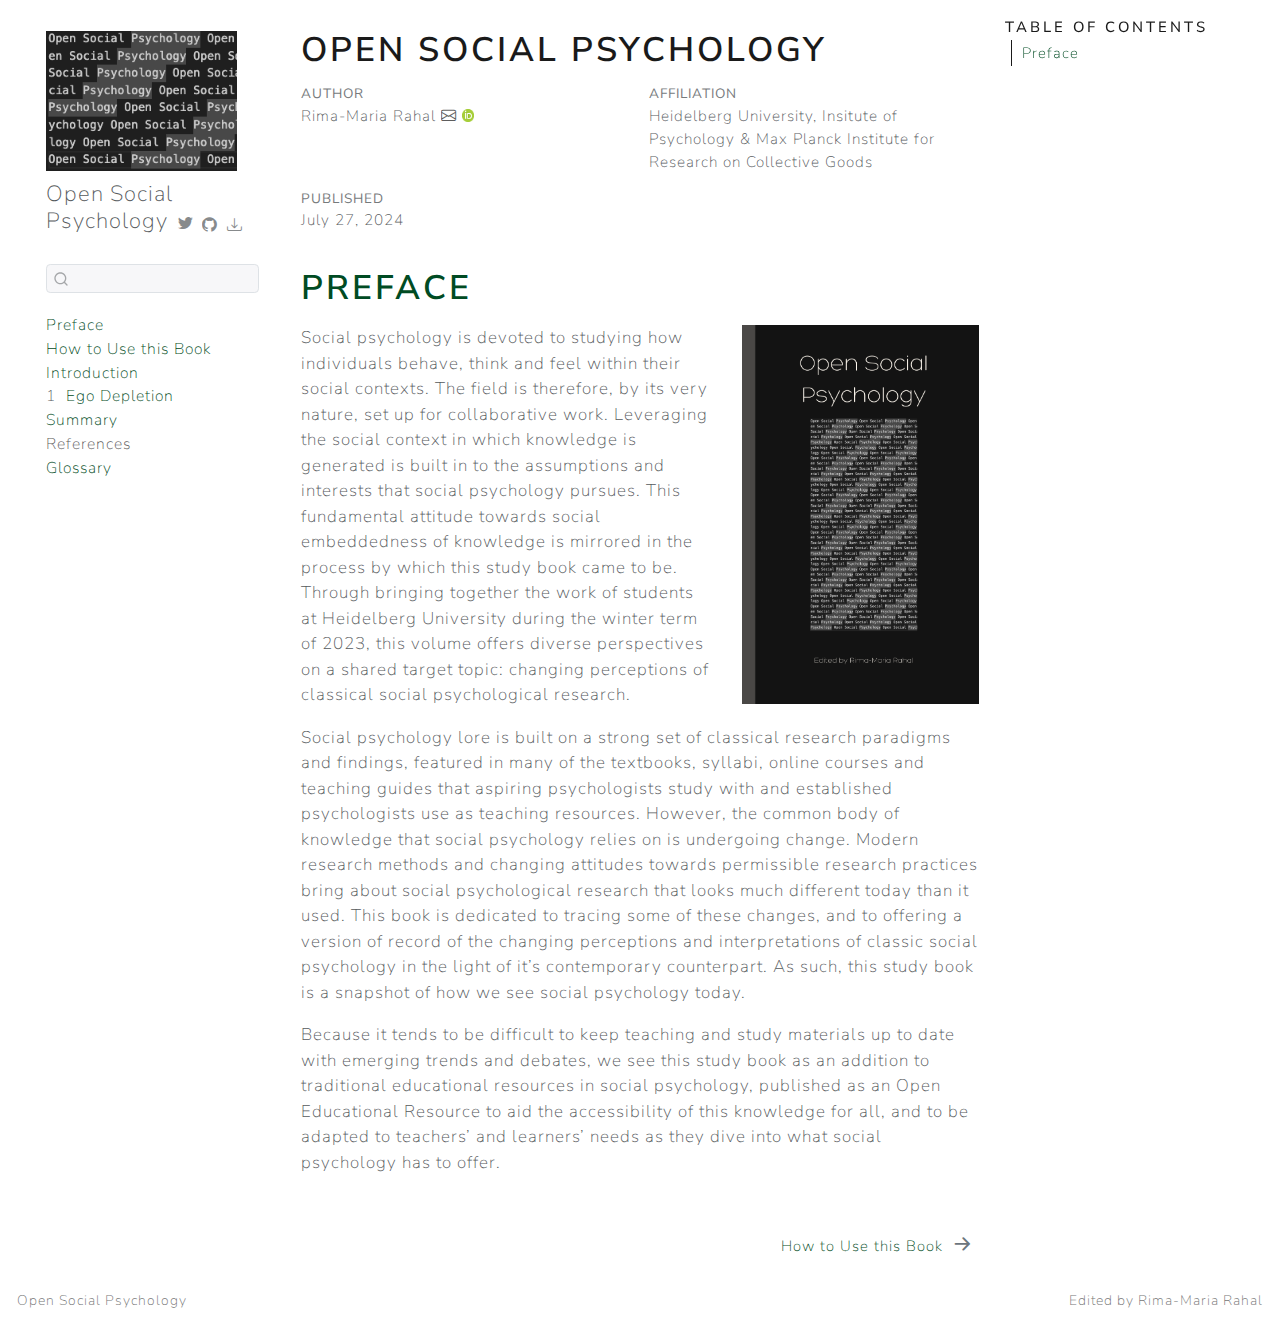
==== _book/index.html @ 50d6de4a "First commit, fingers crossed" ====
<!DOCTYPE html>
<html xmlns="http://www.w3.org/1999/xhtml" lang="en" xml:lang="en"><head>

<meta charset="utf-8">
<meta name="generator" content="quarto-1.4.556">

<meta name="viewport" content="width=device-width, initial-scale=1.0, user-scalable=yes">

<meta name="author" content="Rima-Maria Rahal">
<meta name="dcterms.date" content="2024-07-27">

<title>Open Social Psychology</title>
<style>
code{white-space: pre-wrap;}
span.smallcaps{font-variant: small-caps;}
div.columns{display: flex; gap: min(4vw, 1.5em);}
div.column{flex: auto; overflow-x: auto;}
div.hanging-indent{margin-left: 1.5em; text-indent: -1.5em;}
ul.task-list{list-style: none;}
ul.task-list li input[type="checkbox"] {
  width: 0.8em;
  margin: 0 0.8em 0.2em -1em; /* quarto-specific, see https://github.com/quarto-dev/quarto-cli/issues/4556 */ 
  vertical-align: middle;
}
</style>


<script src="site_libs/quarto-nav/quarto-nav.js"></script>
<script src="site_libs/quarto-nav/headroom.min.js"></script>
<script src="site_libs/clipboard/clipboard.min.js"></script>
<script src="site_libs/quarto-search/autocomplete.umd.js"></script>
<script src="site_libs/quarto-search/fuse.min.js"></script>
<script src="site_libs/quarto-search/quarto-search.js"></script>
<meta name="quarto:offset" content="./">
<link href="./howto.html" rel="next">
<script src="site_libs/quarto-html/quarto.js"></script>
<script src="site_libs/quarto-html/popper.min.js"></script>
<script src="site_libs/quarto-html/tippy.umd.min.js"></script>
<script src="site_libs/quarto-html/anchor.min.js"></script>
<link href="site_libs/quarto-html/tippy.css" rel="stylesheet">
<link href="site_libs/quarto-html/quarto-syntax-highlighting.css" rel="stylesheet" id="quarto-text-highlighting-styles">
<script src="site_libs/bootstrap/bootstrap.min.js"></script>
<link href="site_libs/bootstrap/bootstrap-icons.css" rel="stylesheet">
<link href="site_libs/bootstrap/bootstrap.min.css" rel="stylesheet" id="quarto-bootstrap" data-mode="light">
<script id="quarto-search-options" type="application/json">{
  "location": "sidebar",
  "copy-button": false,
  "collapse-after": 3,
  "panel-placement": "start",
  "type": "textbox",
  "limit": 50,
  "keyboard-shortcut": [
    "f",
    "/",
    "s"
  ],
  "show-item-context": false,
  "language": {
    "search-no-results-text": "No results",
    "search-matching-documents-text": "matching documents",
    "search-copy-link-title": "Copy link to search",
    "search-hide-matches-text": "Hide additional matches",
    "search-more-match-text": "more match in this document",
    "search-more-matches-text": "more matches in this document",
    "search-clear-button-title": "Clear",
    "search-text-placeholder": "",
    "search-detached-cancel-button-title": "Cancel",
    "search-submit-button-title": "Submit",
    "search-label": "Search"
  }
}</script>
<script async="" src="https://hypothes.is/embed.js"></script>
<script>
  window.document.addEventListener("DOMContentLoaded", function (_event) {
    document.body.classList.add('hypothesis-enabled');
  });
</script>


</head>

<body class="nav-sidebar floating">

<div id="quarto-search-results"></div>
  <header id="quarto-header" class="headroom fixed-top">
  <nav class="quarto-secondary-nav">
    <div class="container-fluid d-flex">
      <button type="button" class="quarto-btn-toggle btn" data-bs-toggle="collapse" data-bs-target=".quarto-sidebar-collapse-item" aria-controls="quarto-sidebar" aria-expanded="false" aria-label="Toggle sidebar navigation" onclick="if (window.quartoToggleHeadroom) { window.quartoToggleHeadroom(); }">
        <i class="bi bi-layout-text-sidebar-reverse"></i>
      </button>
        <nav class="quarto-page-breadcrumbs" aria-label="breadcrumb"><ol class="breadcrumb"><li class="breadcrumb-item"><a href="./index.html"><span style="color: #004b23">Preface</span></a></li></ol></nav>
        <a class="flex-grow-1" role="button" data-bs-toggle="collapse" data-bs-target=".quarto-sidebar-collapse-item" aria-controls="quarto-sidebar" aria-expanded="false" aria-label="Toggle sidebar navigation" onclick="if (window.quartoToggleHeadroom) { window.quartoToggleHeadroom(); }">      
        </a>
      <button type="button" class="btn quarto-search-button" aria-label="" onclick="window.quartoOpenSearch();">
        <i class="bi bi-search"></i>
      </button>
    </div>
  </nav>
</header>
<!-- content -->
<div id="quarto-content" class="quarto-container page-columns page-rows-contents page-layout-article">
<!-- sidebar -->
  <nav id="quarto-sidebar" class="sidebar collapse collapse-horizontal quarto-sidebar-collapse-item sidebar-navigation floating overflow-auto">
    <div class="pt-lg-2 mt-2 text-left sidebar-header sidebar-header-stacked">
      <a href="./index.html" class="sidebar-logo-link">
      <img src="./resources/logo.png" alt="" class="sidebar-logo py-0 d-lg-inline d-none">
      </a>
    <div class="sidebar-title mb-0 py-0">
      <a href="./">Open Social Psychology</a> 
        <div class="sidebar-tools-main tools-wide">
    <a href="https://twitter.com" title="" class="quarto-navigation-tool px-1" aria-label=""><i class="bi bi-twitter"></i></a>
    <div class="dropdown">
      <a href="" title="" id="quarto-navigation-tool-dropdown-0" class="quarto-navigation-tool dropdown-toggle px-1" data-bs-toggle="dropdown" aria-expanded="false" aria-label=""><i class="bi bi-github"></i></a>
      <ul class="dropdown-menu" aria-labelledby="quarto-navigation-tool-dropdown-0">
          <li>
            <a class="dropdown-item sidebar-tools-main-item" href="https://code.com">
            Source Code
            </a>
          </li>
          <li>
            <a class="dropdown-item sidebar-tools-main-item" href="https://bugs.com">
            Report a Bug
            </a>
          </li>
      </ul>
    </div>
    <div class="dropdown">
      <a href="" title="Download" id="quarto-navigation-tool-dropdown-1" class="quarto-navigation-tool dropdown-toggle px-1" data-bs-toggle="dropdown" aria-expanded="false" aria-label="Download"><i class="bi bi-download"></i></a>
      <ul class="dropdown-menu" aria-labelledby="quarto-navigation-tool-dropdown-1">
          <li>
            <a class="dropdown-item sidebar-tools-main-item" href="./Open-Social-Psychology.pdf">
              <i class="bi bi-bi-file-pdf pe-1"></i>
            Download PDF
            </a>
          </li>
          <li>
            <a class="dropdown-item sidebar-tools-main-item" href="./Open-Social-Psychology.epub">
              <i class="bi bi-bi-journal pe-1"></i>
            Download ePub
            </a>
          </li>
      </ul>
    </div>
</div>
    </div>
      </div>
        <div class="mt-2 flex-shrink-0 align-items-center">
        <div class="sidebar-search">
        <div id="quarto-search" class="" title="Search"></div>
        </div>
        </div>
    <div class="sidebar-menu-container"> 
    <ul class="list-unstyled mt-1">
        <li class="sidebar-item">
  <div class="sidebar-item-container"> 
  <a href="./index.html" class="sidebar-item-text sidebar-link active">
 <span class="menu-text"><span style="color: #004b23">Preface</span></span></a>
  </div>
</li>
        <li class="sidebar-item">
  <div class="sidebar-item-container"> 
  <a href="./howto.html" class="sidebar-item-text sidebar-link">
 <span class="menu-text"><span style="color: #004b23">How to Use this Book</span></span></a>
  </div>
</li>
        <li class="sidebar-item">
  <div class="sidebar-item-container"> 
  <a href="./intro.html" class="sidebar-item-text sidebar-link">
 <span class="menu-text"><span style="color: #004b23">Introduction</span></span></a>
  </div>
</li>
        <li class="sidebar-item">
  <div class="sidebar-item-container"> 
  <a href="./chapter1.html" class="sidebar-item-text sidebar-link">
 <span class="menu-text"><span class="chapter-number">1</span>&nbsp; <span class="chapter-title"><span style="color: #004b23">Ego Depletion</span></span></span></a>
  </div>
</li>
        <li class="sidebar-item">
  <div class="sidebar-item-container"> 
  <a href="./summary.html" class="sidebar-item-text sidebar-link">
 <span class="menu-text"><span style="color: #004b23">Summary</span></span></a>
  </div>
</li>
        <li class="sidebar-item">
  <div class="sidebar-item-container"> 
  <a href="./references.html" class="sidebar-item-text sidebar-link">
 <span class="menu-text">References</span></a>
  </div>
</li>
        <li class="sidebar-item">
  <div class="sidebar-item-container"> 
  <a href="./glossary.html" class="sidebar-item-text sidebar-link">
 <span class="menu-text"><span style="color: #004b23">Glossary</span></span></a>
  </div>
</li>
    </ul>
    </div>
</nav>
<div id="quarto-sidebar-glass" class="quarto-sidebar-collapse-item" data-bs-toggle="collapse" data-bs-target=".quarto-sidebar-collapse-item"></div>
<!-- margin-sidebar -->
    <div id="quarto-margin-sidebar" class="sidebar margin-sidebar">
        <nav id="TOC" role="doc-toc" class="toc-active">
    <h2 id="toc-title">Table of contents</h2>
   
  <ul>
  <li><a href="#preface" id="toc-preface" class="nav-link active" data-scroll-target="#preface"><span style="color: #004b23">Preface</span></a></li>
  </ul>
</nav>
    </div>
<!-- main -->
<main class="content" id="quarto-document-content">

<header id="title-block-header" class="quarto-title-block default">
<div class="quarto-title">
<h1 class="title">Open Social Psychology</h1>
</div>


<div class="quarto-title-meta-author">
  <div class="quarto-title-meta-heading">Author</div>
  <div class="quarto-title-meta-heading">Affiliation</div>
  
    <div class="quarto-title-meta-contents">
    <p class="author">Rima-Maria Rahal <a href="mailto:rahal@coll.mpg.de" class="quarto-title-author-email"><i class="bi bi-envelope"></i></a> <a href="https://orcid.org/0000-0002-1404-0471" class="quarto-title-author-orcid"> <img src="[data-uri]"></a></p>
  </div>
  <div class="quarto-title-meta-contents">
        <p class="affiliation">
            Heidelberg University, Insitute of Psychology &amp; Max Planck Institute for Research on Collective Goods
          </p>
      </div>
  </div>

<div class="quarto-title-meta">

      
    <div>
    <div class="quarto-title-meta-heading">Published</div>
    <div class="quarto-title-meta-contents">
      <p class="date">July 27, 2024</p>
    </div>
  </div>
  
    
  </div>
  


</header>



<section id="preface" class="level1 unnumbered">
<h1 class="unnumbered"><span style="color: #004b23">Preface</span></h1><p><img src="cover.png" title="Open Social Psychology" class="quarto-cover-image img-fluid"></p>
<p>Social psychology is devoted to studying how individuals behave, think and feel within their social contexts. The field is therefore, by its very nature, set up for collaborative work. Leveraging the social context in which knowledge is generated is built in to the assumptions and interests that social psychology pursues. This fundamental attitude towards social embeddedness of knowledge is mirrored in the process by which this study book came to be. Through bringing together the work of students at Heidelberg University during the winter term of 2023, this volume offers diverse perspectives on a shared target topic: changing perceptions of classical social psychological research.</p>
<p>Social psychology lore is built on a strong set of classical research paradigms and findings, featured in many of the textbooks, syllabi, online courses and teaching guides that aspiring psychologists study with and established psychologists use as teaching resources. However, the common body of knowledge that social psychology relies on is undergoing change. Modern research methods and changing attitudes towards permissible research practices bring about social psychological research that looks much different today than it used. This book is dedicated to tracing some of these changes, and to offering a version of record of the changing perceptions and interpretations of classic social psychology in the light of it’s contemporary counterpart. As such, this study book is a snapshot of how we see social psychology today.</p>
<p>Because it tends to be difficult to keep teaching and study materials up to date with emerging trends and debates, we see this study book as an addition to traditional educational resources in social psychology, published as an Open Educational Resource to aid the accessibility of this knowledge for all, and to be adapted to teachers’ and learners’ needs as they dive into what social psychology has to offer.</p>


</section>

</main> <!-- /main -->
<script id="quarto-html-after-body" type="application/javascript">
window.document.addEventListener("DOMContentLoaded", function (event) {
  const toggleBodyColorMode = (bsSheetEl) => {
    const mode = bsSheetEl.getAttribute("data-mode");
    const bodyEl = window.document.querySelector("body");
    if (mode === "dark") {
      bodyEl.classList.add("quarto-dark");
      bodyEl.classList.remove("quarto-light");
    } else {
      bodyEl.classList.add("quarto-light");
      bodyEl.classList.remove("quarto-dark");
    }
  }
  const toggleBodyColorPrimary = () => {
    const bsSheetEl = window.document.querySelector("link#quarto-bootstrap");
    if (bsSheetEl) {
      toggleBodyColorMode(bsSheetEl);
    }
  }
  toggleBodyColorPrimary();  
  const icon = "";
  const anchorJS = new window.AnchorJS();
  anchorJS.options = {
    placement: 'right',
    icon: icon
  };
  anchorJS.add('.anchored');
  const isCodeAnnotation = (el) => {
    for (const clz of el.classList) {
      if (clz.startsWith('code-annotation-')) {                     
        return true;
      }
    }
    return false;
  }
  const clipboard = new window.ClipboardJS('.code-copy-button', {
    text: function(trigger) {
      const codeEl = trigger.previousElementSibling.cloneNode(true);
      for (const childEl of codeEl.children) {
        if (isCodeAnnotation(childEl)) {
          childEl.remove();
        }
      }
      return codeEl.innerText;
    }
  });
  clipboard.on('success', function(e) {
    // button target
    const button = e.trigger;
    // don't keep focus
    button.blur();
    // flash "checked"
    button.classList.add('code-copy-button-checked');
    var currentTitle = button.getAttribute("title");
    button.setAttribute("title", "Copied!");
    let tooltip;
    if (window.bootstrap) {
      button.setAttribute("data-bs-toggle", "tooltip");
      button.setAttribute("data-bs-placement", "left");
      button.setAttribute("data-bs-title", "Copied!");
      tooltip = new bootstrap.Tooltip(button, 
        { trigger: "manual", 
          customClass: "code-copy-button-tooltip",
          offset: [0, -8]});
      tooltip.show();    
    }
    setTimeout(function() {
      if (tooltip) {
        tooltip.hide();
        button.removeAttribute("data-bs-title");
        button.removeAttribute("data-bs-toggle");
        button.removeAttribute("data-bs-placement");
      }
      button.setAttribute("title", currentTitle);
      button.classList.remove('code-copy-button-checked');
    }, 1000);
    // clear code selection
    e.clearSelection();
  });
    var localhostRegex = new RegExp(/^(?:http|https):\/\/localhost\:?[0-9]*\//);
    var mailtoRegex = new RegExp(/^mailto:/);
      var filterRegex = new RegExp('/' + window.location.host + '/');
    var isInternal = (href) => {
        return filterRegex.test(href) || localhostRegex.test(href) || mailtoRegex.test(href);
    }
    // Inspect non-navigation links and adorn them if external
 	var links = window.document.querySelectorAll('a[href]:not(.nav-link):not(.navbar-brand):not(.toc-action):not(.sidebar-link):not(.sidebar-item-toggle):not(.pagination-link):not(.no-external):not([aria-hidden]):not(.dropdown-item):not(.quarto-navigation-tool)');
    for (var i=0; i<links.length; i++) {
      const link = links[i];
      if (!isInternal(link.href)) {
        // undo the damage that might have been done by quarto-nav.js in the case of
        // links that we want to consider external
        if (link.dataset.originalHref !== undefined) {
          link.href = link.dataset.originalHref;
        }
      }
    }
  function tippyHover(el, contentFn, onTriggerFn, onUntriggerFn) {
    const config = {
      allowHTML: true,
      maxWidth: 500,
      delay: 100,
      arrow: false,
      appendTo: function(el) {
          return el.parentElement;
      },
      interactive: true,
      interactiveBorder: 10,
      theme: 'quarto',
      placement: 'bottom-start',
    };
    if (contentFn) {
      config.content = contentFn;
    }
    if (onTriggerFn) {
      config.onTrigger = onTriggerFn;
    }
    if (onUntriggerFn) {
      config.onUntrigger = onUntriggerFn;
    }
    window.tippy(el, config); 
  }
  const noterefs = window.document.querySelectorAll('a[role="doc-noteref"]');
  for (var i=0; i<noterefs.length; i++) {
    const ref = noterefs[i];
    tippyHover(ref, function() {
      // use id or data attribute instead here
      let href = ref.getAttribute('data-footnote-href') || ref.getAttribute('href');
      try { href = new URL(href).hash; } catch {}
      const id = href.replace(/^#\/?/, "");
      const note = window.document.getElementById(id);
      if (note) {
        return note.innerHTML;
      } else {
        return "";
      }
    });
  }
  const xrefs = window.document.querySelectorAll('a.quarto-xref');
  const processXRef = (id, note) => {
    // Strip column container classes
    const stripColumnClz = (el) => {
      el.classList.remove("page-full", "page-columns");
      if (el.children) {
        for (const child of el.children) {
          stripColumnClz(child);
        }
      }
    }
    stripColumnClz(note)
    if (id === null || id.startsWith('sec-')) {
      // Special case sections, only their first couple elements
      const container = document.createElement("div");
      if (note.children && note.children.length > 2) {
        container.appendChild(note.children[0].cloneNode(true));
        for (let i = 1; i < note.children.length; i++) {
          const child = note.children[i];
          if (child.tagName === "P" && child.innerText === "") {
            continue;
          } else {
            container.appendChild(child.cloneNode(true));
            break;
          }
        }
        if (window.Quarto?.typesetMath) {
          window.Quarto.typesetMath(container);
        }
        return container.innerHTML
      } else {
        if (window.Quarto?.typesetMath) {
          window.Quarto.typesetMath(note);
        }
        return note.innerHTML;
      }
    } else {
      // Remove any anchor links if they are present
      const anchorLink = note.querySelector('a.anchorjs-link');
      if (anchorLink) {
        anchorLink.remove();
      }
      if (window.Quarto?.typesetMath) {
        window.Quarto.typesetMath(note);
      }
      // TODO in 1.5, we should make sure this works without a callout special case
      if (note.classList.contains("callout")) {
        return note.outerHTML;
      } else {
        return note.innerHTML;
      }
    }
  }
  for (var i=0; i<xrefs.length; i++) {
    const xref = xrefs[i];
    tippyHover(xref, undefined, function(instance) {
      instance.disable();
      let url = xref.getAttribute('href');
      let hash = undefined; 
      if (url.startsWith('#')) {
        hash = url;
      } else {
        try { hash = new URL(url).hash; } catch {}
      }
      if (hash) {
        const id = hash.replace(/^#\/?/, "");
        const note = window.document.getElementById(id);
        if (note !== null) {
          try {
            const html = processXRef(id, note.cloneNode(true));
            instance.setContent(html);
          } finally {
            instance.enable();
            instance.show();
          }
        } else {
          // See if we can fetch this
          fetch(url.split('#')[0])
          .then(res => res.text())
          .then(html => {
            const parser = new DOMParser();
            const htmlDoc = parser.parseFromString(html, "text/html");
            const note = htmlDoc.getElementById(id);
            if (note !== null) {
              const html = processXRef(id, note);
              instance.setContent(html);
            } 
          }).finally(() => {
            instance.enable();
            instance.show();
          });
        }
      } else {
        // See if we can fetch a full url (with no hash to target)
        // This is a special case and we should probably do some content thinning / targeting
        fetch(url)
        .then(res => res.text())
        .then(html => {
          const parser = new DOMParser();
          const htmlDoc = parser.parseFromString(html, "text/html");
          const note = htmlDoc.querySelector('main.content');
          if (note !== null) {
            // This should only happen for chapter cross references
            // (since there is no id in the URL)
            // remove the first header
            if (note.children.length > 0 && note.children[0].tagName === "HEADER") {
              note.children[0].remove();
            }
            const html = processXRef(null, note);
            instance.setContent(html);
          } 
        }).finally(() => {
          instance.enable();
          instance.show();
        });
      }
    }, function(instance) {
    });
  }
      let selectedAnnoteEl;
      const selectorForAnnotation = ( cell, annotation) => {
        let cellAttr = 'data-code-cell="' + cell + '"';
        let lineAttr = 'data-code-annotation="' +  annotation + '"';
        const selector = 'span[' + cellAttr + '][' + lineAttr + ']';
        return selector;
      }
      const selectCodeLines = (annoteEl) => {
        const doc = window.document;
        const targetCell = annoteEl.getAttribute("data-target-cell");
        const targetAnnotation = annoteEl.getAttribute("data-target-annotation");
        const annoteSpan = window.document.querySelector(selectorForAnnotation(targetCell, targetAnnotation));
        const lines = annoteSpan.getAttribute("data-code-lines").split(",");
        const lineIds = lines.map((line) => {
          return targetCell + "-" + line;
        })
        let top = null;
        let height = null;
        let parent = null;
        if (lineIds.length > 0) {
            //compute the position of the single el (top and bottom and make a div)
            const el = window.document.getElementById(lineIds[0]);
            top = el.offsetTop;
            height = el.offsetHeight;
            parent = el.parentElement.parentElement;
          if (lineIds.length > 1) {
            const lastEl = window.document.getElementById(lineIds[lineIds.length - 1]);
            const bottom = lastEl.offsetTop + lastEl.offsetHeight;
            height = bottom - top;
          }
          if (top !== null && height !== null && parent !== null) {
            // cook up a div (if necessary) and position it 
            let div = window.document.getElementById("code-annotation-line-highlight");
            if (div === null) {
              div = window.document.createElement("div");
              div.setAttribute("id", "code-annotation-line-highlight");
              div.style.position = 'absolute';
              parent.appendChild(div);
            }
            div.style.top = top - 2 + "px";
            div.style.height = height + 4 + "px";
            div.style.left = 0;
            let gutterDiv = window.document.getElementById("code-annotation-line-highlight-gutter");
            if (gutterDiv === null) {
              gutterDiv = window.document.createElement("div");
              gutterDiv.setAttribute("id", "code-annotation-line-highlight-gutter");
              gutterDiv.style.position = 'absolute';
              const codeCell = window.document.getElementById(targetCell);
              const gutter = codeCell.querySelector('.code-annotation-gutter');
              gutter.appendChild(gutterDiv);
            }
            gutterDiv.style.top = top - 2 + "px";
            gutterDiv.style.height = height + 4 + "px";
          }
          selectedAnnoteEl = annoteEl;
        }
      };
      const unselectCodeLines = () => {
        const elementsIds = ["code-annotation-line-highlight", "code-annotation-line-highlight-gutter"];
        elementsIds.forEach((elId) => {
          const div = window.document.getElementById(elId);
          if (div) {
            div.remove();
          }
        });
        selectedAnnoteEl = undefined;
      };
        // Handle positioning of the toggle
    window.addEventListener(
      "resize",
      throttle(() => {
        elRect = undefined;
        if (selectedAnnoteEl) {
          selectCodeLines(selectedAnnoteEl);
        }
      }, 10)
    );
    function throttle(fn, ms) {
    let throttle = false;
    let timer;
      return (...args) => {
        if(!throttle) { // first call gets through
            fn.apply(this, args);
            throttle = true;
        } else { // all the others get throttled
            if(timer) clearTimeout(timer); // cancel #2
            timer = setTimeout(() => {
              fn.apply(this, args);
              timer = throttle = false;
            }, ms);
        }
      };
    }
      // Attach click handler to the DT
      const annoteDls = window.document.querySelectorAll('dt[data-target-cell]');
      for (const annoteDlNode of annoteDls) {
        annoteDlNode.addEventListener('click', (event) => {
          const clickedEl = event.target;
          if (clickedEl !== selectedAnnoteEl) {
            unselectCodeLines();
            const activeEl = window.document.querySelector('dt[data-target-cell].code-annotation-active');
            if (activeEl) {
              activeEl.classList.remove('code-annotation-active');
            }
            selectCodeLines(clickedEl);
            clickedEl.classList.add('code-annotation-active');
          } else {
            // Unselect the line
            unselectCodeLines();
            clickedEl.classList.remove('code-annotation-active');
          }
        });
      }
  const findCites = (el) => {
    const parentEl = el.parentElement;
    if (parentEl) {
      const cites = parentEl.dataset.cites;
      if (cites) {
        return {
          el,
          cites: cites.split(' ')
        };
      } else {
        return findCites(el.parentElement)
      }
    } else {
      return undefined;
    }
  };
  var bibliorefs = window.document.querySelectorAll('a[role="doc-biblioref"]');
  for (var i=0; i<bibliorefs.length; i++) {
    const ref = bibliorefs[i];
    const citeInfo = findCites(ref);
    if (citeInfo) {
      tippyHover(citeInfo.el, function() {
        var popup = window.document.createElement('div');
        citeInfo.cites.forEach(function(cite) {
          var citeDiv = window.document.createElement('div');
          citeDiv.classList.add('hanging-indent');
          citeDiv.classList.add('csl-entry');
          var biblioDiv = window.document.getElementById('ref-' + cite);
          if (biblioDiv) {
            citeDiv.innerHTML = biblioDiv.innerHTML;
          }
          popup.appendChild(citeDiv);
        });
        return popup.innerHTML;
      });
    }
  }
});
</script>
<nav class="page-navigation">
  <div class="nav-page nav-page-previous">
  </div>
  <div class="nav-page nav-page-next">
      <a href="./howto.html" class="pagination-link" aria-label="[How to Use this Book]{style=&quot;color: #004b23&quot;}">
        <span class="nav-page-text"><span style="color: #004b23">How to Use this Book</span></span> <i class="bi bi-arrow-right-short"></i>
      </a>
  </div>
</nav>
</div> <!-- /content -->
<footer class="footer">
  <div class="nav-footer">
    <div class="nav-footer-left">
<p>Open Social Psychology</p>
</div>   
    <div class="nav-footer-center">
      &nbsp;
    </div>
    <div class="nav-footer-right">
<p>Edited by Rima-Maria Rahal</p>
</div>
  </div>
</footer>




</body></html>
---- _book/site_libs/quarto-html/tippy.css ----
.tippy-box[data-animation=fade][data-state=hidden]{opacity:0}[data-tippy-root]{max-width:calc(100vw - 10px)}.tippy-box{position:relative;background-color:#333;color:#fff;border-radius:4px;font-size:14px;line-height:1.4;white-space:normal;outline:0;transition-property:transform,visibility,opacity}.tippy-box[data-placement^=top]>.tippy-arrow{bottom:0}.tippy-box[data-placement^=top]>.tippy-arrow:before{bottom:-7px;left:0;border-width:8px 8px 0;border-top-color:initial;transform-origin:center top}.tippy-box[data-placement^=bottom]>.tippy-arrow{top:0}.tippy-box[data-placement^=bottom]>.tippy-arrow:before{top:-7px;left:0;border-width:0 8px 8px;border-bottom-color:initial;transform-origin:center bottom}.tippy-box[data-placement^=left]>.tippy-arrow{right:0}.tippy-box[data-placement^=left]>.tippy-arrow:before{border-width:8px 0 8px 8px;border-left-color:initial;right:-7px;transform-origin:center left}.tippy-box[data-placement^=right]>.tippy-arrow{left:0}.tippy-box[data-placement^=right]>.tippy-arrow:before{left:-7px;border-width:8px 8px 8px 0;border-right-color:initial;transform-origin:center right}.tippy-box[data-inertia][data-state=visible]{transition-timing-function:cubic-bezier(.54,1.5,.38,1.11)}.tippy-arrow{width:16px;height:16px;color:#333}.tippy-arrow:before{content:"";position:absolute;border-color:transparent;border-style:solid}.tippy-content{position:relative;padding:5px 9px;z-index:1}
---- _book/site_libs/quarto-html/quarto-syntax-highlighting.css ----
/* quarto syntax highlight colors */
:root {
  --quarto-hl-ot-color: #003B4F;
  --quarto-hl-at-color: #657422;
  --quarto-hl-ss-color: #20794D;
  --quarto-hl-an-color: #5E5E5E;
  --quarto-hl-fu-color: #4758AB;
  --quarto-hl-st-color: #20794D;
  --quarto-hl-cf-color: #003B4F;
  --quarto-hl-op-color: #5E5E5E;
  --quarto-hl-er-color: #AD0000;
  --quarto-hl-bn-color: #AD0000;
  --quarto-hl-al-color: #AD0000;
  --quarto-hl-va-color: #111111;
  --quarto-hl-bu-color: inherit;
  --quarto-hl-ex-color: inherit;
  --quarto-hl-pp-color: #AD0000;
  --quarto-hl-in-color: #5E5E5E;
  --quarto-hl-vs-color: #20794D;
  --quarto-hl-wa-color: #5E5E5E;
  --quarto-hl-do-color: #5E5E5E;
  --quarto-hl-im-color: #00769E;
  --quarto-hl-ch-color: #20794D;
  --quarto-hl-dt-color: #AD0000;
  --quarto-hl-fl-color: #AD0000;
  --quarto-hl-co-color: #5E5E5E;
  --quarto-hl-cv-color: #5E5E5E;
  --quarto-hl-cn-color: #8f5902;
  --quarto-hl-sc-color: #5E5E5E;
  --quarto-hl-dv-color: #AD0000;
  --quarto-hl-kw-color: #003B4F;
}

/* other quarto variables */
:root {
  --quarto-font-monospace: SFMono-Regular, Menlo, Monaco, Consolas, "Liberation Mono", "Courier New", monospace;
}

pre > code.sourceCode > span {
  color: #003B4F;
}

code span {
  color: #003B4F;
}

code.sourceCode > span {
  color: #003B4F;
}

div.sourceCode,
div.sourceCode pre.sourceCode {
  color: #003B4F;
}

code span.ot {
  color: #003B4F;
  font-style: inherit;
}

code span.at {
  color: #657422;
  font-style: inherit;
}

code span.ss {
  color: #20794D;
  font-style: inherit;
}

code span.an {
  color: #5E5E5E;
  font-style: inherit;
}

code span.fu {
  color: #4758AB;
  font-style: inherit;
}

code span.st {
  color: #20794D;
  font-style: inherit;
}

code span.cf {
  color: #003B4F;
  font-style: inherit;
}

code span.op {
  color: #5E5E5E;
  font-style: inherit;
}

code span.er {
  color: #AD0000;
  font-style: inherit;
}

code span.bn {
  color: #AD0000;
  font-style: inherit;
}

code span.al {
  color: #AD0000;
  font-style: inherit;
}

code span.va {
  color: #111111;
  font-style: inherit;
}

code span.bu {
  font-style: inherit;
}

code span.ex {
  font-style: inherit;
}

code span.pp {
  color: #AD0000;
  font-style: inherit;
}

code span.in {
  color: #5E5E5E;
  font-style: inherit;
}

code span.vs {
  color: #20794D;
  font-style: inherit;
}

code span.wa {
  color: #5E5E5E;
  font-style: italic;
}

code span.do {
  color: #5E5E5E;
  font-style: italic;
}

code span.im {
  color: #00769E;
  font-style: inherit;
}

code span.ch {
  color: #20794D;
  font-style: inherit;
}

code span.dt {
  color: #AD0000;
  font-style: inherit;
}

code span.fl {
  color: #AD0000;
  font-style: inherit;
}

code span.co {
  color: #5E5E5E;
  font-style: inherit;
}

code span.cv {
  color: #5E5E5E;
  font-style: italic;
}

code span.cn {
  color: #8f5902;
  font-style: inherit;
}

code span.sc {
  color: #5E5E5E;
  font-style: inherit;
}

code span.dv {
  color: #AD0000;
  font-style: inherit;
}

code span.kw {
  color: #003B4F;
  font-style: inherit;
}

.prevent-inlining {
  content: "</";
}

/*# sourceMappingURL=debc5d5d77c3f9108843748ff7464032.css.map */
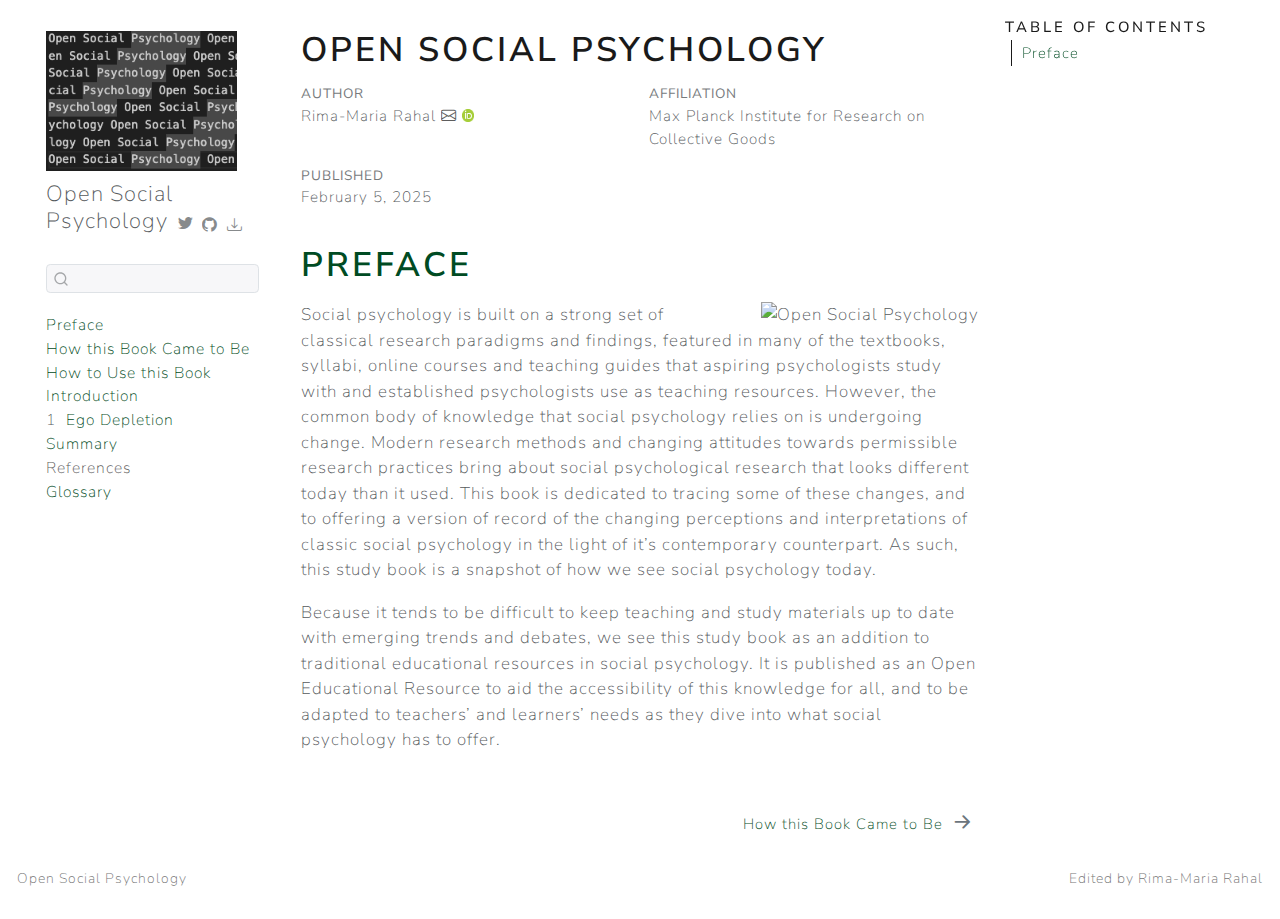
==== commit b647f399: "update front matter" ====
--- a/_book/index.html
+++ b/_book/index.html
@@ -7,7 +7,7 @@
 <meta name="viewport" content="width=device-width, initial-scale=1.0, user-scalable=yes">
 
 <meta name="author" content="Rima-Maria Rahal">
-<meta name="dcterms.date" content="2024-07-27">
+<meta name="dcterms.date" content="2025-02-05">
 
 <title>Open Social Psychology</title>
 <style>
@@ -32,7 +32,7 @@
 <script src="site_libs/quarto-search/fuse.min.js"></script>
 <script src="site_libs/quarto-search/quarto-search.js"></script>
 <meta name="quarto:offset" content="./">
-<link href="./howto.html" rel="next">
+<link href="./howthisbook.html" rel="next">
 <script src="site_libs/quarto-html/quarto.js"></script>
 <script src="site_libs/quarto-html/popper.min.js"></script>
 <script src="site_libs/quarto-html/tippy.umd.min.js"></script>
@@ -159,6 +159,12 @@
 </li>
         <li class="sidebar-item">
   <div class="sidebar-item-container"> 
+  <a href="./howthisbook.html" class="sidebar-item-text sidebar-link">
+ <span class="menu-text"><span style="color: #004b23">How this Book Came to Be</span></span></a>
+  </div>
+</li>
+        <li class="sidebar-item">
+  <div class="sidebar-item-container"> 
   <a href="./howto.html" class="sidebar-item-text sidebar-link">
  <span class="menu-text"><span style="color: #004b23">How to Use this Book</span></span></a>
   </div>
@@ -225,7 +231,7 @@
   </div>
   <div class="quarto-title-meta-contents">
         <p class="affiliation">
-            Heidelberg University, Insitute of Psychology &amp; Max Planck Institute for Research on Collective Goods
+            Max Planck Institute for Research on Collective Goods
           </p>
       </div>
   </div>
@@ -236,7 +242,7 @@
     <div>
     <div class="quarto-title-meta-heading">Published</div>
     <div class="quarto-title-meta-contents">
-      <p class="date">July 27, 2024</p>
+      <p class="date">February 5, 2025</p>
     </div>
   </div>
   
@@ -251,9 +257,8 @@
 
 <section id="preface" class="level1 unnumbered">
 <h1 class="unnumbered"><span style="color: #004b23">Preface</span></h1><p><img src="cover.png" title="Open Social Psychology" class="quarto-cover-image img-fluid"></p>
-<p>Social psychology is devoted to studying how individuals behave, think and feel within their social contexts. The field is therefore, by its very nature, set up for collaborative work. Leveraging the social context in which knowledge is generated is built in to the assumptions and interests that social psychology pursues. This fundamental attitude towards social embeddedness of knowledge is mirrored in the process by which this study book came to be. Through bringing together the work of students at Heidelberg University during the winter term of 2023, this volume offers diverse perspectives on a shared target topic: changing perceptions of classical social psychological research.</p>
-<p>Social psychology lore is built on a strong set of classical research paradigms and findings, featured in many of the textbooks, syllabi, online courses and teaching guides that aspiring psychologists study with and established psychologists use as teaching resources. However, the common body of knowledge that social psychology relies on is undergoing change. Modern research methods and changing attitudes towards permissible research practices bring about social psychological research that looks much different today than it used. This book is dedicated to tracing some of these changes, and to offering a version of record of the changing perceptions and interpretations of classic social psychology in the light of it’s contemporary counterpart. As such, this study book is a snapshot of how we see social psychology today.</p>
-<p>Because it tends to be difficult to keep teaching and study materials up to date with emerging trends and debates, we see this study book as an addition to traditional educational resources in social psychology, published as an Open Educational Resource to aid the accessibility of this knowledge for all, and to be adapted to teachers’ and learners’ needs as they dive into what social psychology has to offer.</p>
+<p>Social psychology is built on a strong set of classical research paradigms and findings, featured in many of the textbooks, syllabi, online courses and teaching guides that aspiring psychologists study with and established psychologists use as teaching resources. However, the common body of knowledge that social psychology relies on is undergoing change. Modern research methods and changing attitudes towards permissible research practices bring about social psychological research that looks different today than it used. This book is dedicated to tracing some of these changes, and to offering a version of record of the changing perceptions and interpretations of classic social psychology in the light of it’s contemporary counterpart. As such, this study book is a snapshot of how we see social psychology today.</p>
+<p>Because it tends to be difficult to keep teaching and study materials up to date with emerging trends and debates, we see this study book as an addition to traditional educational resources in social psychology. It is published as an Open Educational Resource to aid the accessibility of this knowledge for all, and to be adapted to teachers’ and learners’ needs as they dive into what social psychology has to offer.</p>
 
 
 </section>
@@ -672,8 +677,8 @@
   <div class="nav-page nav-page-previous">
   </div>
   <div class="nav-page nav-page-next">
-      <a href="./howto.html" class="pagination-link" aria-label="[How to Use this Book]{style=&quot;color: #004b23&quot;}">
-        <span class="nav-page-text"><span style="color: #004b23">How to Use this Book</span></span> <i class="bi bi-arrow-right-short"></i>
+      <a href="./howthisbook.html" class="pagination-link" aria-label="[How this Book Came to Be]{style=&quot;color: #004b23&quot;}">
+        <span class="nav-page-text"><span style="color: #004b23">How this Book Came to Be</span></span> <i class="bi bi-arrow-right-short"></i>
       </a>
   </div>
 </nav>
